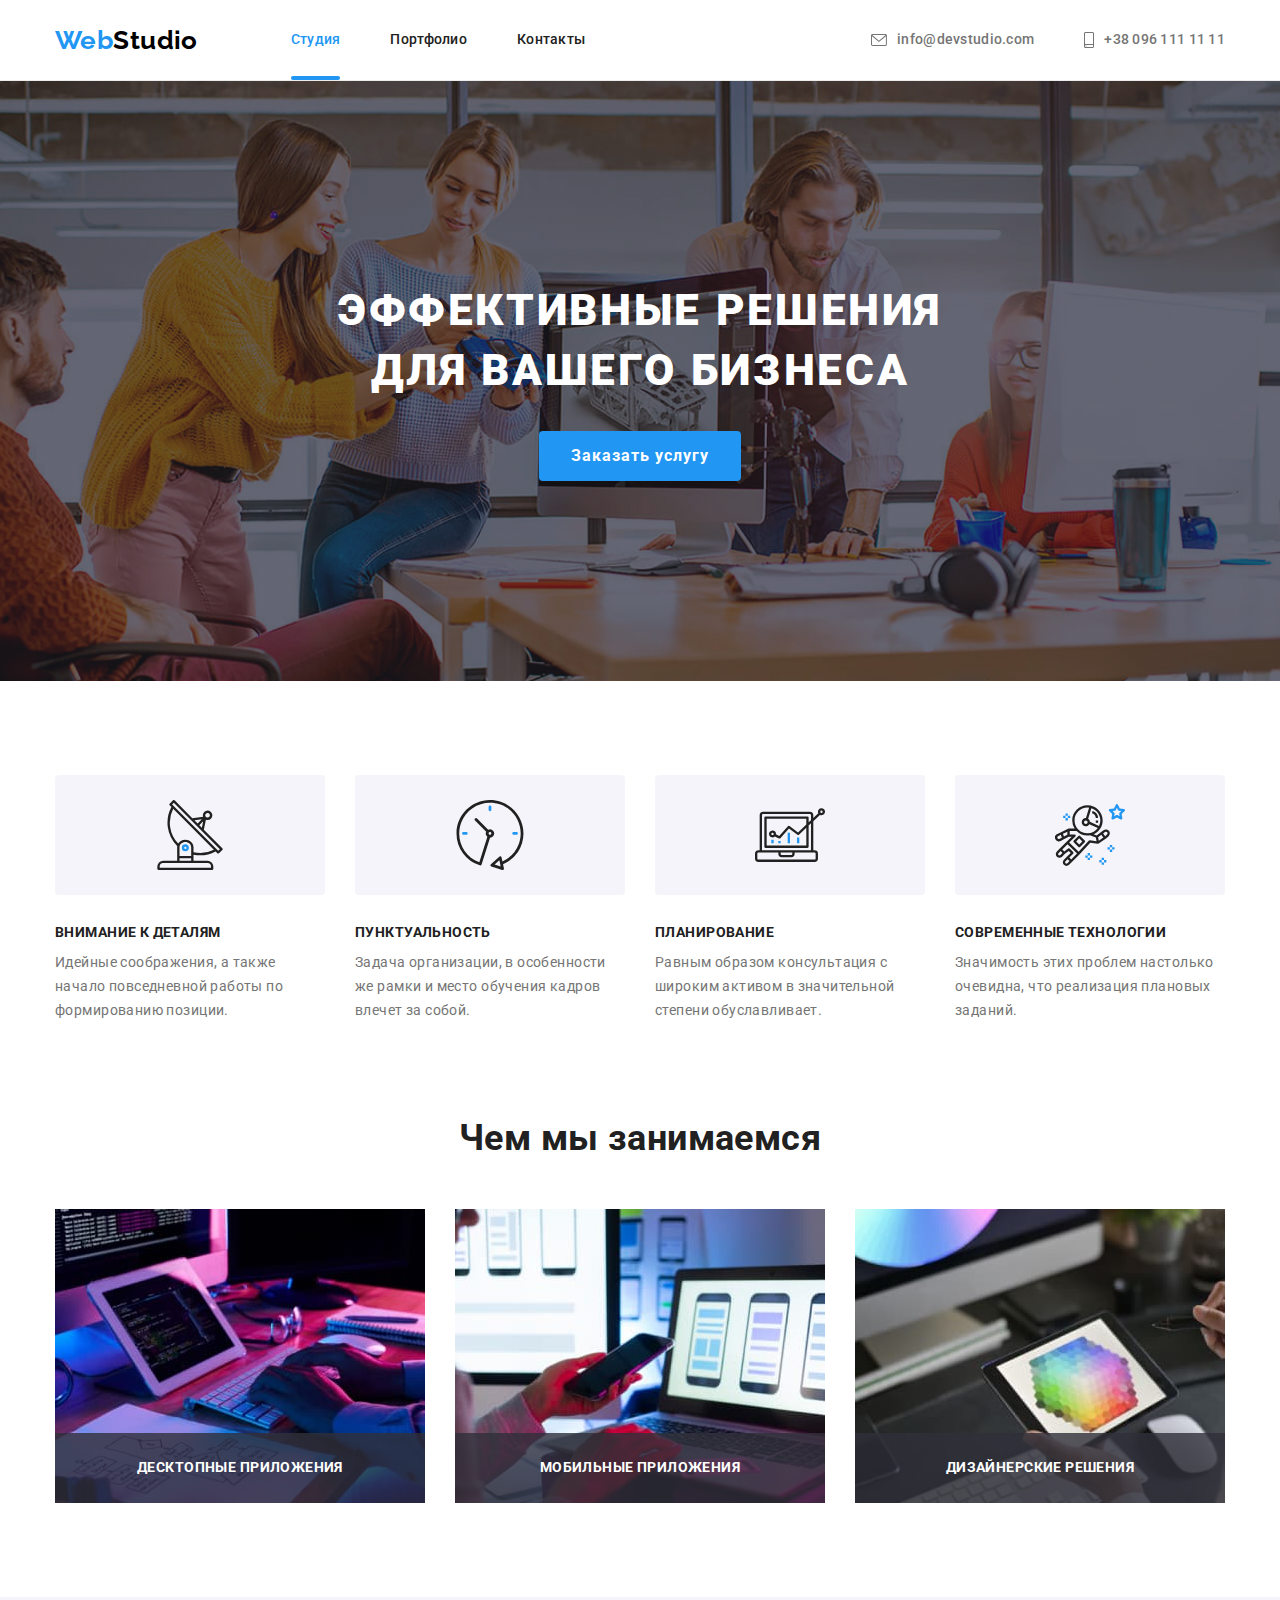
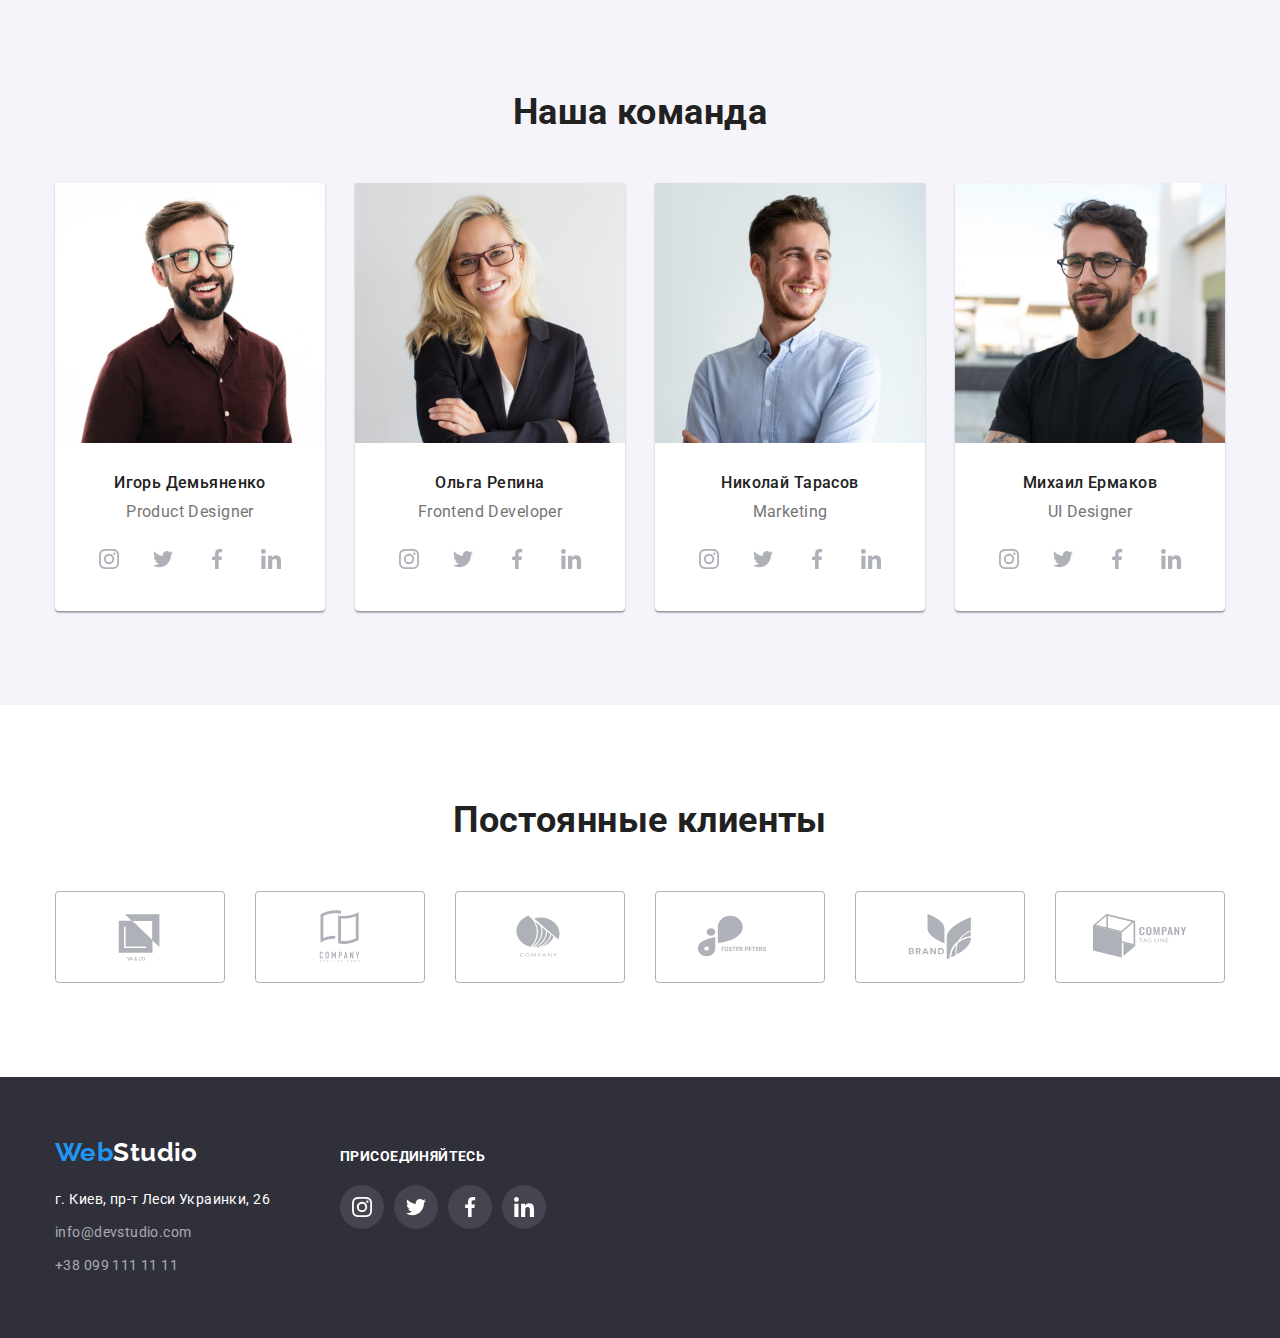
==== index.html @ 48d64c73 "Initial commit" ====
<!DOCTYPE html>
<html lang="ru">
  <head>
    <meta charset="UTF-8" />
    <meta http-equiv="X-UA-Compatible" content="IE=edge" />
    <meta name="viewport" content="width=device-width, initial-scale=1.0" />
    <title>goit-markup-hw-01</title>
    <link rel="preconnect" href="https://fonts.googleapis.com" />
    <link rel="preconnect" href="https://fonts.gstatic.com" crossorigin />

    <!-- Fonts -->
    <link
      href="https://fonts.googleapis.com/css2?family=Raleway:wght@700&family=Roboto:wght@400;500;700&display=swap"
      rel="stylesheet"
    />

    <!-- Modern normalize styles -->
    <link
      rel="stylesheet"
      href="https://cdnjs.cloudflare.com/ajax/libs/modern-normalize/1.1.0/modern-normalize.min.css"
    />

    <!-- Custom styles -->
    <link rel="stylesheet" href="./css/styles.css" />
  </head>

  <body data-body>
    <!-- Section Header  -->

    <header class="header">
      <div class="container header-container">
        <nav class="header-nav">
          <a class="logo-header link" lang="en" href="./index.html"
            ><span class="logo-header-accent">Web</span>Studio</a
          >
          <ul class="header-pages-list list">
            <li class="header-list-item">
              <a class="header-link link current-link" href="./index.html"
                >Студия
              </a>
            </li>
            <li class="header-list-item">
              <a class="header-link link" href="./portfolio.html">Портфолио</a>
            </li>
            <li class="header-list-item">
              <a class="header-link link" href="">Контакты</a>
            </li>
          </ul>
        </nav>
        <ul class="header-contacts-list list">
          <li class="header-contacts-item">
            <a
              class="header-contacts-link link"
              href="mailto:info@devstudio.com"
            >
              <svg class="header-contacts-icon" width="16" height="12">
                <use href="./images/icons.svg#icon-envelope"></use>
              </svg>
              <span>info@devstudio.com</span>
            </a>
          </li>
          <li class="header-contacts-item">
            <a class="header-contacts-link link" href="tel:+380961111111">
              <svg class="header-contacts-icon" width="10" height="16">
                <use href="./images/icons.svg#icon-smartphone"></use>
              </svg>
              <span>+38 096 111 11 11</span>
            </a>
          </li>
        </ul>
      </div>
    </header>

    <!-- Section Unique  content -->

    <main>
      <!-- Section Hero -->
      <section class="section hero">
        <div class="container hero-container">
          <h1 class="hero-title">Эффективные решения для вашего бизнеса</h1>
          <button class="hero-btn" type="button" data-modal-open>
            Заказать услугу
          </button>
          <!-- Модальне вікно -->
          <div class="backdrop is-hidden" data-modal>
            <div class="modal">
              <button class="modal-close-btn" type="button" data-modal-close>
                <svg width="18" height="18">
                  <use href="./images/icons.svg#icon-close"></use>
                </svg>
              </button>
            </div>
          </div>
        </div>
      </section>

      <!-- Section Features -->

      <section class="section features">
        <div class="container">
          <h2 class="visually-hidden">Особенности</h2>
          <ul class="list list-features card-set">
            <li class="card-set-item">
              <div class="features-iconfill">
                <svg class="features-icon" width="70" height="70">
                  <use href="./images/icons.svg#icon-antenna"></use>
                </svg>
              </div>
              <h3 class="features-title">Внимание к деталям</h3>
              <p class="features-desc">
                Идейные соображения, а также начало повседневной работы по
                формированию позиции.
              </p>
            </li>
            <li class="card-set-item">
              <div class="features-iconfill">
                <svg class="features-icon" width="70" height="70">
                  <use href="./images/icons.svg#icon-clock"></use>
                </svg>
              </div>
              <h3 class="features-title">Пунктуальность</h3>
              <p class="features-desc">
                Задача организации, в особенности же рамки и место обучения
                кадров влечет за собой.
              </p>
            </li>
            <li class="card-set-item">
              <div class="features-iconfill">
                <svg class="features-icon" width="70" height="70">
                  <use href="./images/icons.svg#icon-diagram"></use>
                </svg>
              </div>
              <h3 class="features-title">Планирование</h3>
              <p class="features-desc">
                Равным образом консультация с широким активом в значительной
                степени обуславливает.
              </p>
            </li>
            <li class="card-set-item">
              <div class="features-iconfill">
                <svg class="features-icon" width="70" height="70">
                  <use href="./images/icons.svg#icon-astronaut"></use>
                </svg>
              </div>
              <h3 class="features-title">Современные технологии</h3>
              <p class="features-desc">
                Значимость этих проблем настолько очевидна, что реализация
                плановых заданий.
              </p>
            </li>
          </ul>
        </div>
      </section>

      <!-- Section About -->

      <section class="section about">
        <div class="container">
          <h2 class="about-title section-title">Чем мы занимаемся</h2>
          <ul class="about-list list card-set">
            <li class="card-set-item about-wrapper">
              <img
                class="about-img"
                src="./images/boxes/box-1.jpg"
                alt="Разработка сайта"
                width="370"
                height="294"
              />
              <p class="about-desc">Десктопные приложения</p>
            </li>
            <li class="card-set-item about-wrapper">
              <img
                class="about-img"
                src="./images/boxes/box-2.jpg"
                alt="Адаптивность сайта"
                width="370"
                height="294"
              />
              <p class="about-desc">Мобильные приложения</p>
            </li>
            <li class="card-set-item about-wrapper">
              <img
                class="about-img"
                src="./images/boxes/box-3.jpg"
                alt="Дизайн сайта"
                width="370"
                height="294"
              />
              <p class="about-desc">Дизайнерские решения</p>
            </li>
          </ul>
        </div>
      </section>

      <!-- Section Team -->

      <section class="section team">
        <div class="container">
          <h2 class="section-title">Наша команда</h2>
          <ul class="list card-set">
            <li class="team-member-card card-set-item">
              <img
                src="./images/team/member-1.jpg"
                alt="Член команды 1"
                width="270"
                height="260"
              />
              <div class="card-team">
                <h3 class="team-member-title">Игорь Демьяненко</h3>
                <p class="team-member-position" lang="en">Product Designer</p>
                <ul class="social-media-list list">
                  <li class="social-media-item">
                    <a
                      class="social-media-link link"
                      href=""
                      target="_blank"
                      rel="noopener noreferrer"
                      aria-label="instagram"
                    >
                      <svg class="social-media-icon" width="20" height="20">
                        <use href="./images/icons.svg#icon-instagram"></use>
                      </svg>
                    </a>
                  </li>
                  <li class="social-media-item">
                    <a
                      class="social-media-link link"
                      href=""
                      target="_blank"
                      rel="noopener noreferrer"
                      aria-label="twitter"
                    >
                      <svg class="social-media-icon" width="20" height="20">
                        <use href="./images/icons.svg#icon-twitter"></use>
                      </svg>
                    </a>
                  </li>
                  <li class="social-media-item">
                    <a
                      class="social-media-link link"
                      href=""
                      target="_blank"
                      rel="noopener noreferrer"
                      aria-label="facebook"
                    >
                      <svg class="social-media-icon" width="20" height="20">
                        <use href="./images/icons.svg#icon-facebook"></use>
                      </svg>
                    </a>
                  </li>
                  <li class="social-media-item">
                    <a
                      class="social-media-link link"
                      href=""
                      target="_blank"
                      rel="noopener noreferrer"
                      aria-label="linkedin"
                    >
                      <svg class="social-media-icon" width="20" height="20">
                        <use href="./images/icons.svg#icon-linkedin"></use>
                      </svg>
                    </a>
                  </li>
                </ul>
              </div>
            </li>

            <li class="team-member-card card-set-item">
              <img
                src="./images/team/member-2.jpg"
                alt="Член команды 2"
                width="270"
                height="260"
              />
              <div class="card-team">
                <h3 class="team-member-title">Ольга Репина</h3>
                <p class="team-member-position" lang="en">Frontend Developer</p>
                <ul class="social-media-list list">
                  <li class="social-media-item">
                    <a
                      class="social-media-link link"
                      href=""
                      target="_blank"
                      rel="noopener noreferrer"
                      aria-label="instagram"
                    >
                      <svg class="social-media-icon" width="20" height="20">
                        <use href="./images/icons.svg#icon-instagram"></use>
                      </svg>
                    </a>
                  </li>
                  <li class="social-media-item">
                    <a
                      class="social-media-link link"
                      href=""
                      target="_blank"
                      rel="noopener noreferrer"
                      aria-label="twitter"
                    >
                      <svg class="social-media-icon" width="20" height="20">
                        <use href="./images/icons.svg#icon-twitter"></use>
                      </svg>
                    </a>
                  </li>
                  <li class="social-media-item">
                    <a
                      class="social-media-link link"
                      href=""
                      target="_blank"
                      rel="noopener noreferrer"
                      aria-label="facebook"
                    >
                      <svg class="social-media-icon" width="20" height="20">
                        <use href="./images/icons.svg#icon-facebook"></use>
                      </svg>
                    </a>
                  </li>
                  <li class="social-media-item">
                    <a
                      class="social-media-link link"
                      href=""
                      target="_blank"
                      rel="noopener noreferrer"
                      aria-label="linkedin"
                    >
                      <svg class="social-media-icon" width="20" height="20">
                        <use href="./images/icons.svg#icon-linkedin"></use>
                      </svg>
                    </a>
                  </li>
                </ul>
              </div>
            </li>

            <li class="team-member-card card-set-item">
              <img
                src="./images/team/member-3.jpg"
                alt="Член команды 3"
                width="270"
                height="260"
              />
              <div class="card-team">
                <h3 class="team-member-title">Николай Тарасов</h3>
                <p class="team-member-position" lang="en">Marketing</p>
                <ul class="social-media-list list">
                  <li class="social-media-item">
                    <a
                      class="social-media-link link"
                      href=""
                      target="_blank"
                      rel="noopener noreferrer"
                      aria-label="instagram"
                    >
                      <svg class="social-media-icon" width="20" height="20">
                        <use href="./images/icons.svg#icon-instagram"></use>
                      </svg>
                    </a>
                  </li>
                  <li class="social-media-item">
                    <a
                      class="social-media-link link"
                      href=""
                      target="_blank"
                      rel="noopener noreferrer"
                      aria-label="twitter"
                    >
                      <svg class="social-media-icon" width="20" height="20">
                        <use href="./images/icons.svg#icon-twitter"></use>
                      </svg>
                    </a>
                  </li>
                  <li class="social-media-item">
                    <a
                      class="social-media-link link"
                      href=""
                      target="_blank"
                      rel="noopener noreferrer"
                      aria-label="facebook"
                    >
                      <svg class="social-media-icon" width="20" height="20">
                        <use href="./images/icons.svg#icon-facebook"></use>
                      </svg>
                    </a>
                  </li>
                  <li class="social-media-item">
                    <a
                      class="social-media-link link"
                      href=""
                      target="_blank"
                      rel="noopener noreferrer"
                      aria-label="linkedin"
                    >
                      <svg class="social-media-icon" width="20" height="20">
                        <use href="./images/icons.svg#icon-linkedin"></use>
                      </svg>
                    </a>
                  </li>
                </ul>
              </div>
            </li>

            <li class="team-member-card card-set-item">
              <img
                src="./images/team/member-4.jpg"
                alt="Член команды 4"
                width="270"
                height="260"
              />
              <div class="card-team">
                <h3 class="team-member-title">Михаил Ермаков</h3>
                <p class="team-member-position" lang="en">UI Designer</p>
                <ul class="social-media-list list">
                  <li class="social-media-item">
                    <a
                      class="social-media-link link"
                      href=""
                      target="_blank"
                      rel="noopener noreferrer"
                      aria-label="instagram"
                    >
                      <svg class="social-media-icon" width="20" height="20">
                        <use href="./images/icons.svg#icon-instagram"></use>
                      </svg>
                    </a>
                  </li>
                  <li class="social-media-item">
                    <a
                      class="social-media-link link"
                      href=""
                      target="_blank"
                      rel="noopener noreferrer"
                      aria-label="twitter"
                    >
                      <svg class="social-media-icon" width="20" height="20">
                        <use href="./images/icons.svg#icon-twitter"></use>
                      </svg>
                    </a>
                  </li>
                  <li class="social-media-item">
                    <a
                      class="social-media-link link"
                      href=""
                      target="_blank"
                      rel="noopener noreferrer"
                      aria-label="facebook"
                    >
                      <svg class="social-media-icon" width="20" height="20">
                        <use href="./images/icons.svg#icon-facebook"></use>
                      </svg>
                    </a>
                  </li>
                  <li class="social-media-item">
                    <a
                      class="social-media-link link"
                      href=""
                      target="_blank"
                      rel="noopener noreferrer"
                      aria-label="linkedin"
                    >
                      <svg class="social-media-icon" width="20" height="20">
                        <use href="./images/icons.svg#icon-linkedin"></use>
                      </svg>
                    </a>
                  </li>
                </ul>
              </div>
            </li>
          </ul>
        </div>
      </section>
    </main>

    <!-- Section Clients -->
    <section class="section section-clients">
      <div class="container">
        <h2 class="section-title">Постоянные клиенты</h2>
        <div class="clients-group">
          <div class="clients-iconfill">
            <a
              class="clients-link link"
              href=""
              target="_blank"
              rel="noopener noreferrer"
              aria-label="Client-1"
            >
              <svg class="clients-icon" width="106" height="60">
                <use href="./images/icons.svg#icon-Logo-1"></use>
              </svg>
            </a>
          </div>
          <div class="clients-iconfill">
            <a
              class="clients-link link"
              href=""
              target="_blank"
              rel="noopener noreferrer"
              aria-label="Client-2"
            >
              <svg class="clients-icon" width="106" height="60">
                <use href="./images/icons.svg#icon-Logo-2"></use>
              </svg>
            </a>
          </div>
          <div class="clients-iconfill">
            <a
              class="clients-link link"
              href=""
              target="_blank"
              rel="noopener noreferrer"
              aria-label="Client-3"
            >
              <svg class="clients-icon" width="106" height="60">
                <use href="./images/icons.svg#icon-Logo-3"></use>
              </svg>
            </a>
          </div>
          <div class="clients-iconfill">
            <a
              class="clients-link link"
              href=""
              target="_blank"
              rel="noopener noreferrer"
              aria-label="Client-4"
            >
              <svg class="clients-icon" width="106" height="60">
                <use href="./images/icons.svg#icon-Logo-4"></use>
              </svg>
            </a>
          </div>
          <div class="clients-iconfill">
            <a
              class="clients-link link"
              href=""
              target="_blank"
              rel="noopener noreferrer"
              aria-label="Client-5"
            >
              <svg class="clients-icon" width="106" height="60">
                <use href="./images/icons.svg#icon-Logo-5"></use>
              </svg>
            </a>
          </div>
          <div class="clients-iconfill">
            <a
              class="clients-link link"
              href=""
              target="_blank"
              rel="noopener noreferrer"
              aria-label="Client-6"
            >
              <svg class="clients-icon" width="106" height="60">
                <use href="./images/icons.svg#icon-Logo-6"></use>
              </svg>
            </a>
          </div>
        </div>
      </div>
    </section>
    <!-- Section Footer -->

    <footer class="footer">
      <div class="container">
        <div class="footer-group">
          <div class="fotter-contacts">
            <a class="logo-footer link" lang="en" href="./index.html"
              ><span class="logo-footer-accent">Web</span>Studio</a
            >
            <address class="address container-address">
              <ul class="list">
                <li class="footer-list-item">
                  <a
                    class="address-link link"
                    href="https://goo.gl/maps/PPFv1zaZSDfDvedT9"
                    target="_blank"
                    rel="noopener noreferrer"
                  >
                    г. Киев, пр-т Леси Украинки, 26</a
                  >
                </li>
                <li class="footer-list-item">
                  <a
                    class="footer-contacts link"
                    href="mailto:info@devstudio.com"
                    >info@devstudio.com</a
                  >
                </li>
                <li class="footer-list-item">
                  <a class="footer-contacts link" href="tel:+380991111111"
                    >+38 099 111 11 11</a
                  >
                </li>
              </ul>
            </address>
          </div>
          <div class="footer-social-media">
            <strong class="footer-text">Присоединяйтесь</strong>
            <ul class="social-media-list list">
              <li class="social-media-item">
                <a
                  class="footer-link link"
                  href=""
                  target="_blank"
                  rel="noopener noreferrer"
                  aria-label="instagram"
                >
                  <svg class="footer-media-icon" width="20" height="20">
                    <use href="./images/icons.svg#icon-instagram"></use>
                  </svg>
                </a>
              </li>
              <li class="social-media-item">
                <a
                  class="footer-link link"
                  href=""
                  target="_blank"
                  rel="noopener noreferrer"
                  aria-label="twitter"
                >
                  <svg class="footer-media-icon" width="20" height="20">
                    <use href="./images/icons.svg#icon-twitter"></use>
                  </svg>
                </a>
              </li>
              <li class="social-media-item">
                <a
                  class="footer-link link"
                  href=""
                  target="_blank"
                  rel="noopener noreferrer"
                  aria-label="facebook"
                >
                  <svg class="footer-media-icon" width="20" height="20">
                    <use href="./images/icons.svg#icon-facebook"></use>
                  </svg>
                </a>
              </li>
              <li class="social-media-item">
                <a
                  class="footer-link link"
                  href=""
                  target="_blank"
                  rel="noopener noreferrer"
                  aria-label="linkedin"
                >
                  <svg class="footer-media-icon" width="20" height="20">
                    <use href="./images/icons.svg#icon-linkedin"></use>
                  </svg>
                </a>
              </li>
            </ul>
          </div>
        </div>
      </div>
    </footer>
    <script src="./js/modal.js"></script>
  </body>
</html>
---- css/styles.css ----
:root {
  /* fonts */
  --main-font: "Roboto";
  --secondary-font: "Raleway";

  /* text colors */
  --main-txt-cl: #757575;
  --secondary-txt-cl: #212121;
  --dark-txt-cl: #000000;
  --white-txt-cl: #ffffff;
  --accent-txt-cl: #2196f3;

  /* bg colors */
  --main-bg-cl: #ffffff;
  --grey-bg-cl: #f5f4fa;
  --dark-bg-cl: #2f303a;
  --btn-cl: #2196f3;
  --btn-active-cl: #188ce8;

  /* others */
  --items: 4;
  --indent: 30px;

  --anim: 250ms cubic-bezier(0.4, 0, 0.2, 1);
}

/* body */
body {
  font-family: var(--main-font), sans-serif;
  font-size: 14px;
  line-height: 1.71;
  color: var(--main-txt-cl);
  letter-spacing: 0.03em;

  background-color: var(--main-bg-cl);
}

/* reset */

h1,
h2,
h3,
h4,
p {
  margin: 0;
}

img {
  display: block;
  max-width: 100%;
  height: auto;
}

/* utilitas */

.no-scroll {
  overflow: hidden;
}

.container {
  width: 1200px;
  padding-left: 15px;
  padding-right: 15px;
  margin-left: auto;
  margin-right: auto;
}

.section {
  padding-top: 94px;
  padding-bottom: 94px;
}

.link {
  text-decoration: none;
}

.list {
  list-style: none;
  margin: 0;
  padding: 0;
}

.current-link {
  position: relative;

  color: var(--accent-txt-cl);
  display: flex;
  align-items: center;
}

.current-link::after {
  content: "";

  position: absolute;
  bottom: 0;
  left: 0;

  width: 100%;
  height: 4px;

  display: inline-block;

  background-color: var(--btn-cl);

  border-radius: 2px;
}

.section-title {
  margin-bottom: 50px;
  font-size: 36px;
  line-height: 1.17;
  text-align: center;
  color: var(--secondary-txt-cl);
}

.visually-hidden {
  position: absolute;
  width: 1px;
  height: 1px;
  margin: -1px;
  border: 0;
  padding: 0;

  white-space: nowrap;
  clip-path: inset(100%);
  clip: rect(0 0 0 0);
  overflow: hidden;
}

.card-set {
  display: flex;
  flex-wrap: wrap;
  margin: calc(-1 * var(--indent) / 2);
}

.card-set-item {
  flex-basis: calc((100% - var(--indent) * var(--items)) / var(--items));
  margin: calc(var(--indent) / 2);
}

.features-iconfill {
  display: flex;
  align-items: center;
  justify-content: center;
  margin-bottom: 30px;

  width: 270px;
  height: 120px;

  background-color: #f5f4fa;
  border-radius: 4px;
}

/*  common header*/
.header {
  border-bottom: 1px solid #ececec;
}

.header-container {
  display: flex;
  align-items: center;
}

.header-nav {
  display: flex;
  align-items: center;
}

.header-pages-list {
  display: flex;
  margin-left: 93px;
}

.header-contacts-list {
  display: flex;
  align-items: center;
  margin-left: auto;
}

.header-list-item {
  margin-right: 50px;
}
.header-list-item:last-child {
  margin-right: 0;
}

.logo-header {
  font-family: var(--secondary-font), sans-serif;
  font-weight: 700;
  font-size: 26px;
  line-height: 1.19;
  color: var(--dark-txt-cl);
}

.logo-header-accent {
  color: var(--accent-txt-cl);
}

.header-link {
  display: block;
  padding-top: 32px;
  padding-bottom: 32px;

  font-weight: 500;
  line-height: 1.14;
  letter-spacing: 0.02em;
  color: var(--secondary-txt-cl);

  transition: color var(--anim);
}

.header-link:hover,
.header-link:focus {
  color: var(--accent-txt-cl);
}

.header-contacts-item:not(:last-child) {
  margin-right: 50px;
}

.header-contacts-link {
  display: flex;
  align-items: center;
  padding-top: 32px;
  padding-bottom: 32px;

  font-weight: 500;
  line-height: 1.14;
  letter-spacing: 0.02em;
  color: var(--main-txt-cl);

  fill: #757575;

  transition: color var(--anim), fill var(--anim);
}

.header-contacts-link:hover,
.header-contacts-link:focus {
  color: var(--accent-txt-cl);

  fill: var(--accent-txt-cl);
}

.header-contacts-icon {
  margin-right: 10px;
}
.current-link {
  color: var(--accent-txt-cl);
}

/* common footer */

.footer {
  padding: 60px 0px;

  background-color: #2f303a;
}

.footer-list-item:not(:last-child) {
  margin-bottom: 9px;
}

.logo-footer {
  display: inline-block;
  margin-bottom: 20px;

  font-family: var(--secondary-font), sans-serif;
  font-weight: 700;
  font-size: 26px;
  line-height: 1.19;
  color: var(--white-txt-cl);
}

.logo-footer-accent {
  color: var(--accent-txt-cl);
}

.address {
  font-style: normal;
}

.address-link {
  color: var(--white-txt-cl);
}

.footer-contacts {
  color: rgba(255, 255, 255, 0.6);
  transition: color var(--anim);
}

.footer-contacts:hover,
.footer-contacts:focus {
  color: var(--accent-txt-cl);
}

.social-media-list {
  display: flex;
  justify-content: center;
}

.social-media-item:not(:last-child) {
  margin-right: 10px;
}
.footer-link {
  display: flex;
  align-items: center;
  justify-content: center;
  width: 44px;
  height: 44px;

  color: #ffffff;

  background-color: rgba(255, 255, 255, 0.1);
  border-radius: 50%;
  /* outline: 2px solid red; */

  transition: background-color var(--anim);
}

.footer-link:hover,
.footer-link:focus {
  background-color: var(--btn-cl);
}

.footer-media-icon {
  width: 20px;
  height: 20px;

  fill: currentColor;
}

.footer-social-media {
  margin-left: 70px;
}

.footer-text {
  display: block;
  font-weight: 700;
  line-height: 1.14;
  text-transform: uppercase;

  margin-bottom: 20px;
  color: var(--main-bg-cl);
}

.footer-group {
  display: flex;
  align-items: baseline;
}

/* index.html */

/*  section hero*/
.hero {
  padding-top: 200px;
  padding-bottom: 200px;

  max-width: 1600px;
  margin-left: auto;
  margin-right: auto;

  background-color: var(--dark-bg-cl);

  background-image: linear-gradient(
      to right,
      rgba(47, 48, 58, 0.4),
      rgba(47, 48, 58, 0.4)
    ),
    url(../images/hero-bg-img/hero-bg-img.png);
  background-repeat: no-repeat;
  background-position: center;
  background-size: cover;
}

.hero-container .hero-title {
  width: 696px;
  margin-left: auto;
  margin-right: auto;
  margin-bottom: 30px;

  font-weight: 900;
  font-size: 44px;
  line-height: 1.36;
  text-align: center;
  letter-spacing: 0.06em;
  text-transform: uppercase;
  color: var(--white-txt-cl);
}

.hero-btn {
  display: inline-block;
  padding: 10px 32px;
  margin-right: auto;
  margin-left: auto;
  min-width: 200px;

  font-family: inherit;
  font-weight: 700;
  font-size: 16px;
  line-height: 1.88;
  display: flex;
  align-items: center;
  text-align: center;
  letter-spacing: 0.06em;
  color: var(--white-txt-cl);

  border-radius: 4px;
  box-shadow: 0px 4px 4px rgba(0, 0, 0, 0.15);
  border: transparent;
  background-color: var(--btn-cl);

  cursor: pointer;

  transition: background-color var(--anim);
}

.hero-btn:hover,
.hero-btn:focus {
  background-color: var(--btn-active-cl);
}

/* modal window*/
.backdrop {
  position: fixed;
  top: 0;
  left: 0;

  z-index: 1000;

  width: 100%;
  height: 100%;

  background-color: rgba(0, 0, 0, 0.2);

  opacity: 1;
  visibility: visible;
  pointer-events: initial;

  transition: opacity var(--anim), visibility var(--anim);
}

.backdrop.is-hidden {
  opacity: 0;
  visibility: hidden;
  pointer-events: none;
}

.backdrop.is-hidden .modal {
  transform: translate(-50%, -50%) scale(0.75);
}

.modal {
  position: absolute;

  top: 50%;
  left: 50%;

  transform: translate(-50%, -50%) scale(1);

  min-width: 528px;
  min-height: 581px;

  background-color: #ffffff;

  box-shadow: 0px 1px 3px rgba(0, 0, 0, 0.12), 0px 1px 1px rgba(0, 0, 0, 0.14),
    0px 2px 1px rgba(0, 0, 0, 0.2);

  border-radius: 4px;

  transition: transform var(--anim);
}

.modal-close-btn {
  position: absolute;
  top: 0;
  right: 0;

  transform: translate(-25%, 25%);

  display: flex;
  align-items: center;
  justify-content: center;

  padding: 0;
  width: 30px;
  height: 30px;

  background-color: var(--main-bg-cl);

  border-radius: 50%;

  border: 1px solid rgba(0, 0, 0, 0.1);

  cursor: pointer;
}

/* section features */

.features-title {
  margin-bottom: 10px;
  font-size: 14px;
  text-transform: uppercase;
  line-height: 1.14;
  color: var(--secondary-txt-cl);
}

/* section about */
.about {
  padding-top: 0;
}
.about-list {
  --items: 3;
}

.about-title {
  margin-bottom: 50px;
}

.about-wrapper {
  position: relative;
}

.about-img {
  display: block;
}

.about-desc {
  position: absolute;
  bottom: 0;

  width: 100%;
  height: 70px;

  display: flex;
  justify-content: center;
  align-items: center;

  font-weight: 700;
  line-height: 1.14;
  text-align: center;
  text-transform: uppercase;

  color: var(--white-txt-cl);

  background-color: rgba(47, 48, 58, 0.8);
}
/* section team */
.team {
  background-color: var(--grey-bg-cl);
}

.team-member-card {
  border-radius: 0px 0px 4px 4px;
  box-shadow: 0px 1px 3px rgba(0, 0, 0, 0.12), 0px 1px 1px rgba(0, 0, 0, 0.14),
    0px 2px 1px rgba(0, 0, 0, 0.2);

  background-color: var(--main-bg-cl);
}

.card-team {
  padding: 30px 0px;
}

.team-member-title {
  margin-bottom: 10px;

  font-weight: 500;
  font-size: 16px;
  line-height: 1.19;
  text-align: center;
  color: var(--secondary-txt-cl);
}

.team-member-position {
  margin-bottom: 16px;

  font-size: 16px;
  line-height: 1.19;
  text-align: center;
  color: var(--main-txt-cl);
}

.social-media-list {
  display: flex;
  justify-content: center;
}

.social-media-item:not(:last-child) {
  margin-right: 10px;
}

.social-media-link {
  display: flex;
  align-items: center;
  justify-content: center;
  width: 44px;
  height: 44px;

  color: #afb1b8;

  background-color: #ffffff;
  border-radius: 50%;
  /* outline: 2px solid red; */

  transition: background-color var(--anim), color var(--anim);
}

.social-media-link:hover,
.social-media-link:focus {
  color: #ffffff;
  background-color: var(--btn-cl);
}

.social-media-icon {
  width: 20px;
  height: 20px;

  fill: currentColor;
}

/* section clients */

.clients-group {
  display: flex;
  justify-content: center;
  gap: 30px;
}

.clients-iconfill {
  width: 170px;
  height: 92px;
}

.clients-link {
  display: flex;
  justify-content: center;
  align-items: center;

  width: 100%;
  height: 100%;

  color: #afb1b8;

  border: 1px solid #afb1b8;
  border-radius: 4px;

  transition: color var(--anim), border var(--anim);
}

.clients-link:hover,
.clients-link:focus {
  color: var(--accent-txt-cl);
  border: 1px solid #2196f3;
}

.clients-icon {
  fill: currentColor;
}

/* portfolio.html */

/* work examples */

.button-list {
  display: flex;
  justify-content: center;

  margin-bottom: 50px;
}

.button-item:not(:last-child) {
  margin-right: 8px;
}

.works-examples-list {
  --items: 3;
}

.btn-wrk-exmpl {
  padding: 6px 22px;

  font-family: inherit;
  font-weight: 500;
  font-size: 16px;
  line-height: 1.62;
  text-align: center;
  color: var(--secondary-txt-cl);

  border-radius: 4px;
  border-color: transparent;

  background-color: var(--grey-bg-cl);

  cursor: pointer;

  transition: color var(--anim), background-color var(--anim),
    box-shadow var(--anim);
}

.btn-wrk-exmpl:hover,
.btn-wrk-exmpl:focus {
  color: var(--white-txt-cl);
  background-color: var(--btn-cl);
  box-shadow: 0px 3px 1px rgba(0, 0, 0, 0.1), 0px 1px 2px rgba(0, 0, 0, 0.08),
    0px 2px 2px rgba(0, 0, 0, 0.12);
}

.active-btn {
  color: var(--white-txt-cl);
  background-color: var(--btn-cl);
}

.container-wrk-exmpl {
  background-color: var(--main-bg-cl);

  cursor: pointer;
}

.work-exmpl-link {
  display: block;

  transition: transform var(--anim), box-shadow var(--anim);
}

.work-exmpl-link:hover .portfolio-overlay,
.work-exmpl-link:focus .portfolio-overlay {
  transform: translateY(0);
}

.work-exmpl-link:hover,
.work-exmpl-link:focus {
  box-shadow: 0px 1px 1px rgba(0, 0, 0, 0.12), 0px 4px 4px rgba(0, 0, 0, 0.06),
    1px 4px 6px rgba(0, 0, 0, 0.16);
}

.thumb-work-exmpl {
  position: relative;
  overflow: hidden;
}

.examples-text {
  padding: 20px 24px;

  border: 1px solid #eeeeee;
  border-top: 0px;
}

.title-wrk-exmpl {
  margin-bottom: 4px;

  font-size: 18px;
  line-height: 2;
  letter-spacing: 0.06em;
  color: var(--secondary-txt-cl);
}

.desc-wrk-exmpl {
  font-size: 16px;
  line-height: 1.88;
  color: var(--main-txt-cl);
}

.portfolio-overlay {
  position: absolute;
  top: 0;
  left: 0;

  display: flex;
  align-items: center;
  justify-content: center;
  padding: 63px 24px;

  transform: translateY(100%);
  backdrop-filter: blur(5px);
  background-color: rgba(33, 150, 243, 0.9);

  transition: transform 250ms cubic-bezier(0.4, 0, 0.2, 1);

  width: 100%;
  height: 100%;
}

.portfolio-desc {
  font-size: 18px;
  line-height: 1.56;
  color: var(--white-txt-cl);
}
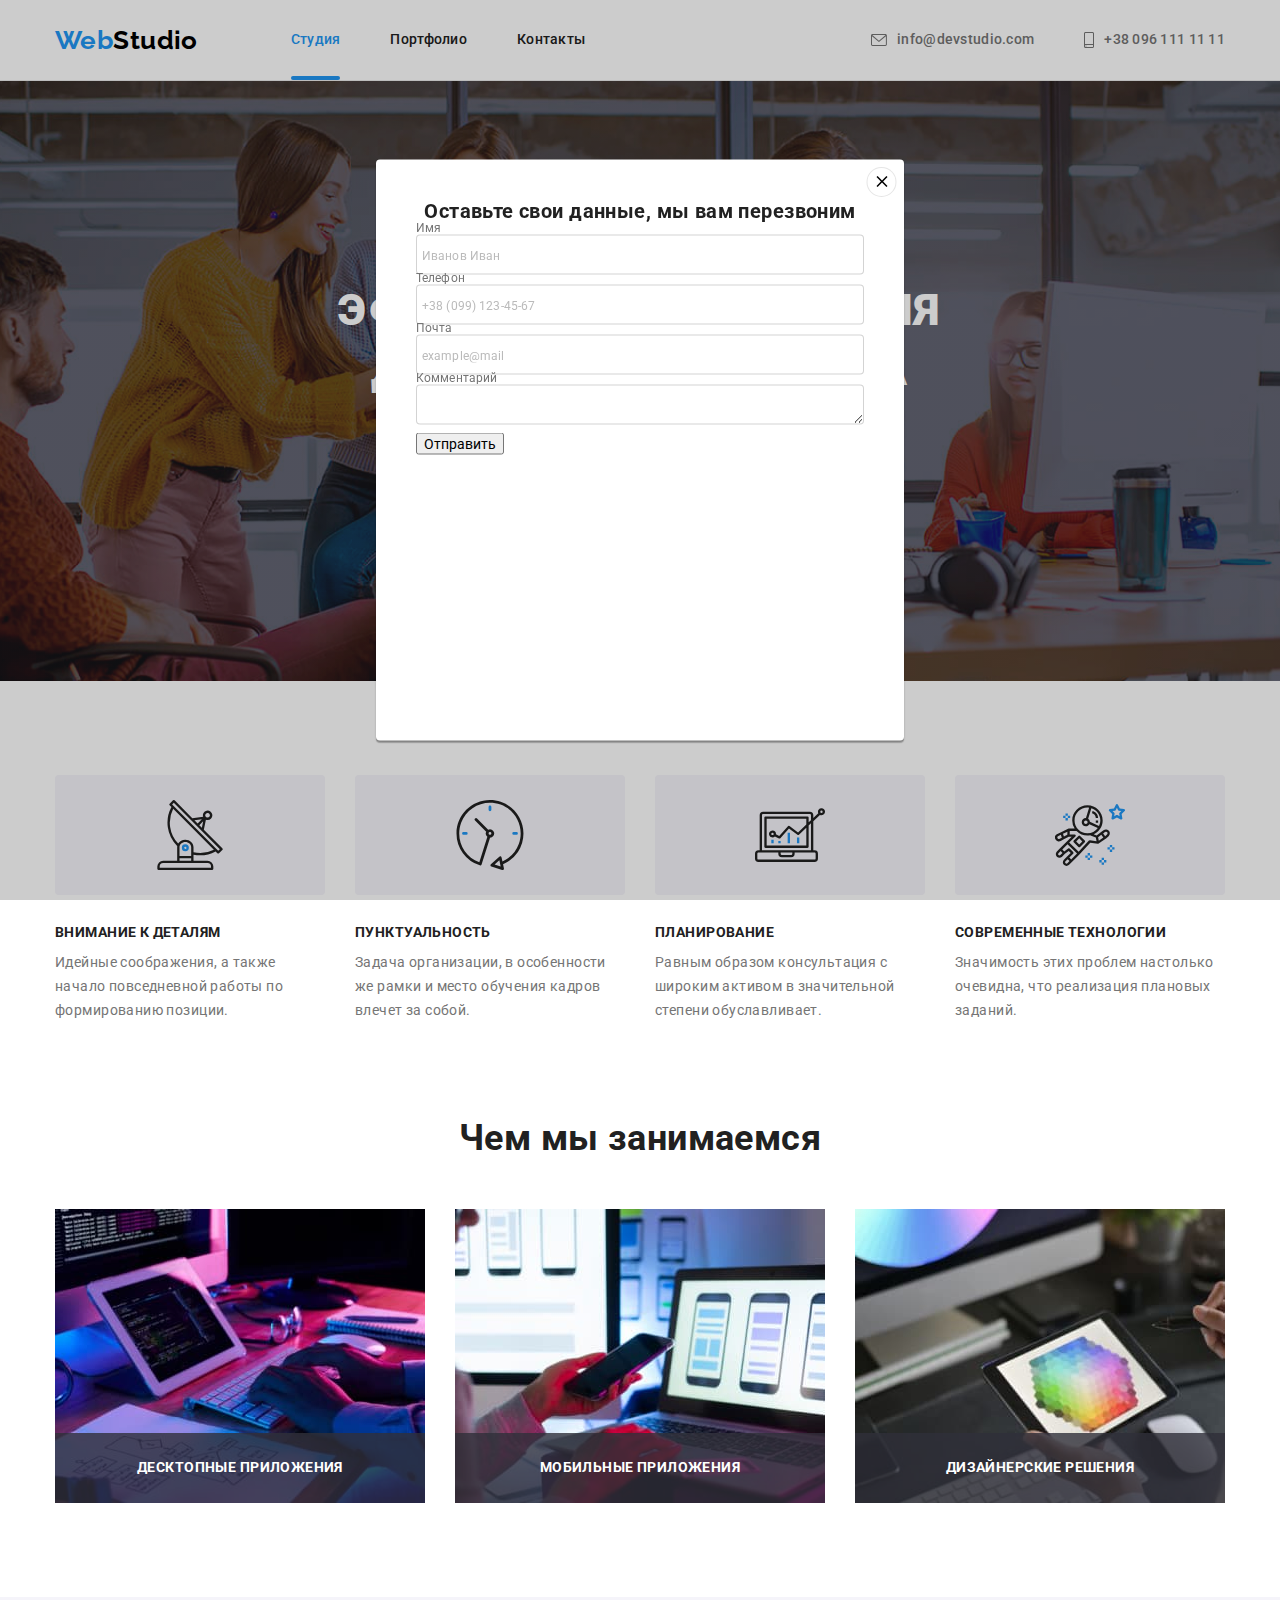
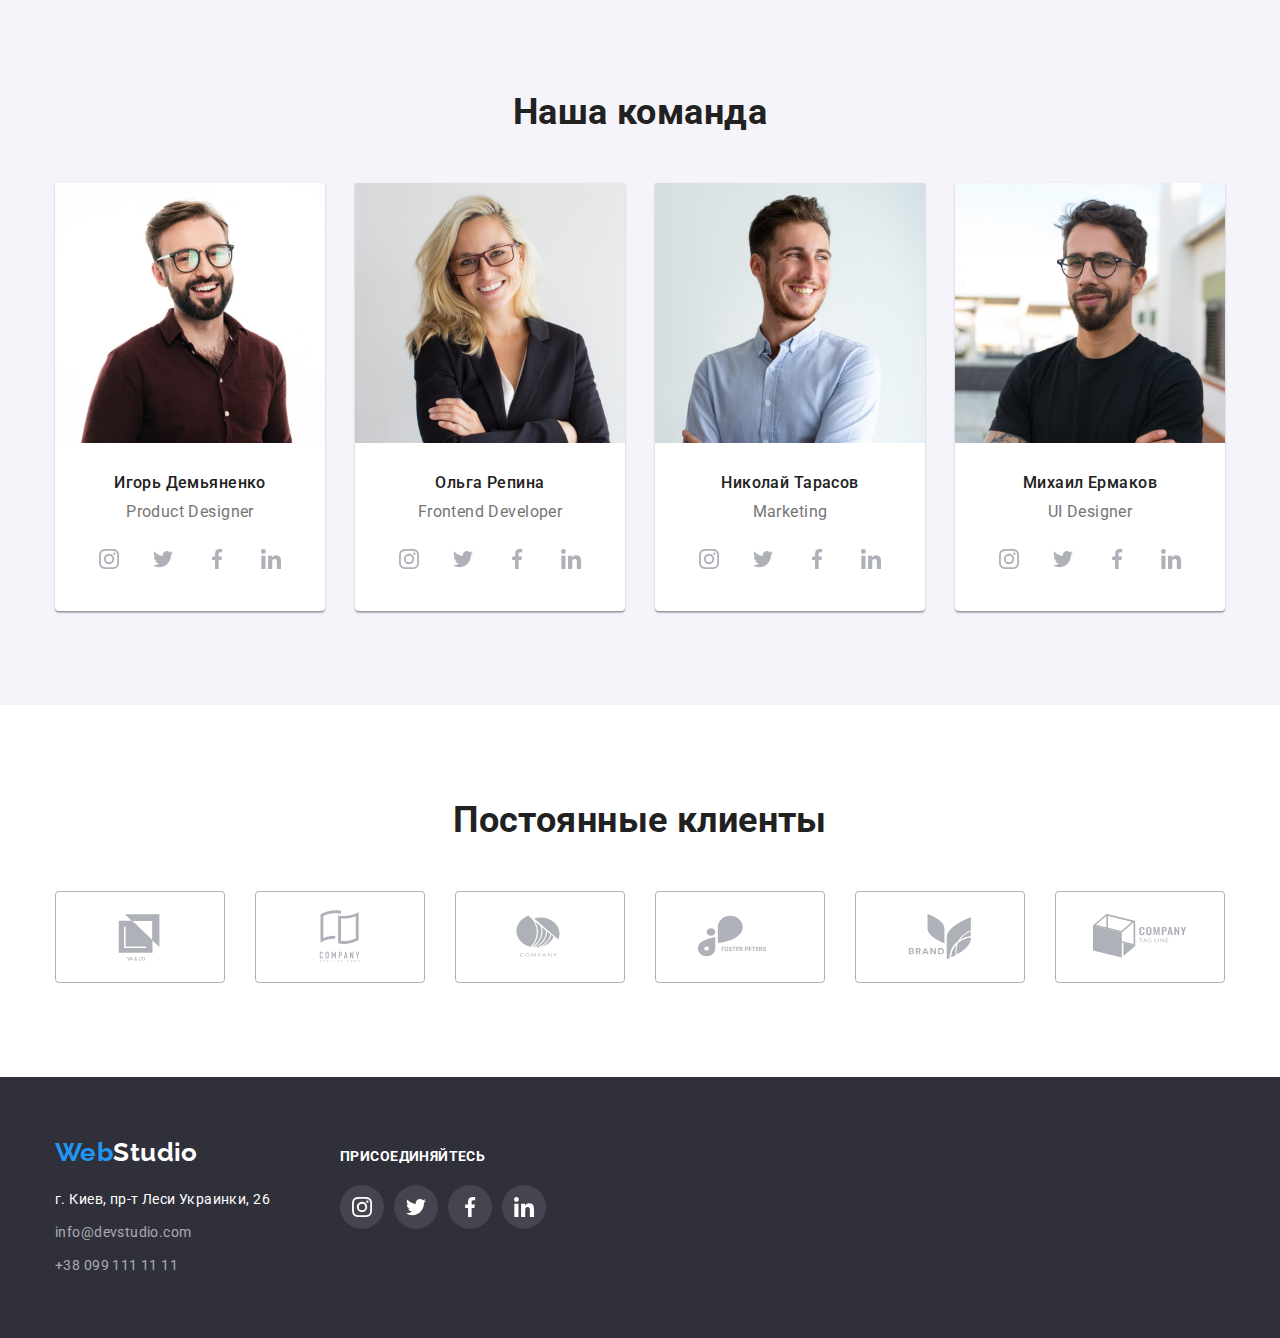
==== commit 5501f07d: "add form" ====
--- a/index.html
+++ b/index.html
@@ -82,13 +82,68 @@
             Заказать услугу
           </button>
           <!-- Модальне вікно -->
-          <div class="backdrop is-hidden" data-modal>
+          <div class="backdrop" data-modal>
             <div class="modal">
               <button class="modal-close-btn" type="button" data-modal-close>
                 <svg width="18" height="18">
                   <use href="./images/icons.svg#icon-close"></use>
                 </svg>
               </button>
+
+              <strong class="modal-text"
+                >Оставьте свои данные, мы вам перезвоним</strong
+              >
+              <form class="contact-form" autocomplete="on" novalidate>
+                <div class="contact-form-wrapper">
+                  <label class="contact-form-group">
+                    <input
+                      type="text"
+                      class="contact-form-input"
+                      name="user-name"
+                      placeholder="Иванов Иван"
+                      minlength="3"
+                      required
+                    />
+                    <span class="contact-form-label">Имя</span>
+                  </label>
+
+                  <label class="contact-form-group">
+                    <input
+                      type="tel"
+                      class="contact-form-input"
+                      name="user-phone"
+                      placeholder="+38 (099) 123-45-67"
+                      required
+                    />
+
+                    <span class="contact-form-label">Телефон</span>
+                  </label>
+
+                  <label class="contact-form-group">
+                    <input
+                      type="email"
+                      class="contact-form-input"
+                      name="user-email"
+                      placeholder="example@mail"
+                      required
+                    />
+                    <span class="contact-form-label">Почта</span>
+                  </label>
+
+                  <label class="contact-form-group">
+                    <textarea
+                      class="contact-form-input"
+                      name="user-сomment"
+                      placeholder="Введите текст"
+                      rows="5"
+                      minlength="3"
+                    >
+                    </textarea>
+                    <span class="contact-form-label">Комментарий</span>
+                    <button type="submit">Отправить</button>
+                  </label>
+                </div>
+              </form>
             </div>
           </div>
         </div>
--- a/css/styles.css
+++ b/css/styles.css
@@ -494,6 +494,66 @@
   cursor: pointer;
 }
 
+.modal-text {
+  display: block;
+
+  padding-top: 40px;
+  padding-left: 40px;
+  padding-right: 40px;
+  margin-bottom: 12px;
+
+  font-weight: 700;
+  font-size: 20px;
+  line-height: 1.15;
+  text-align: center;
+
+  color: var(--secondary-txt-cl);
+}
+
+.contact-form {
+  padding-left: 40px;
+  padding-right: 40px;
+}
+.contact-form-group {
+  display: block;
+  position: relative;
+
+  margin-bottom: 10px;
+
+  width: 448px;
+}
+
+.contact-form-input {
+  width: 100%;
+  height: 40px;
+  padding-right: 5px;
+  padding-left: 5px;
+
+  color: var(--secondary-txt-cl);
+
+  border: 1px solid rgba(33, 33, 33, 0.2);
+  border-radius: 4px;
+}
+
+.contact-form-input::placeholder {
+  font-size: 12px;
+  line-height: 14px;
+  letter-spacing: 0.01em;
+
+  color: rgba(117, 117, 117, 0.5);
+}
+
+.contact-form-label {
+  position: absolute;
+
+  left: 0;
+  bottom: 100%;
+
+  font-size: 12px;
+  line-height: 1.17;
+  letter-spacing: 0.01em;
+}
+
 /* section features */
 
 .features-title {
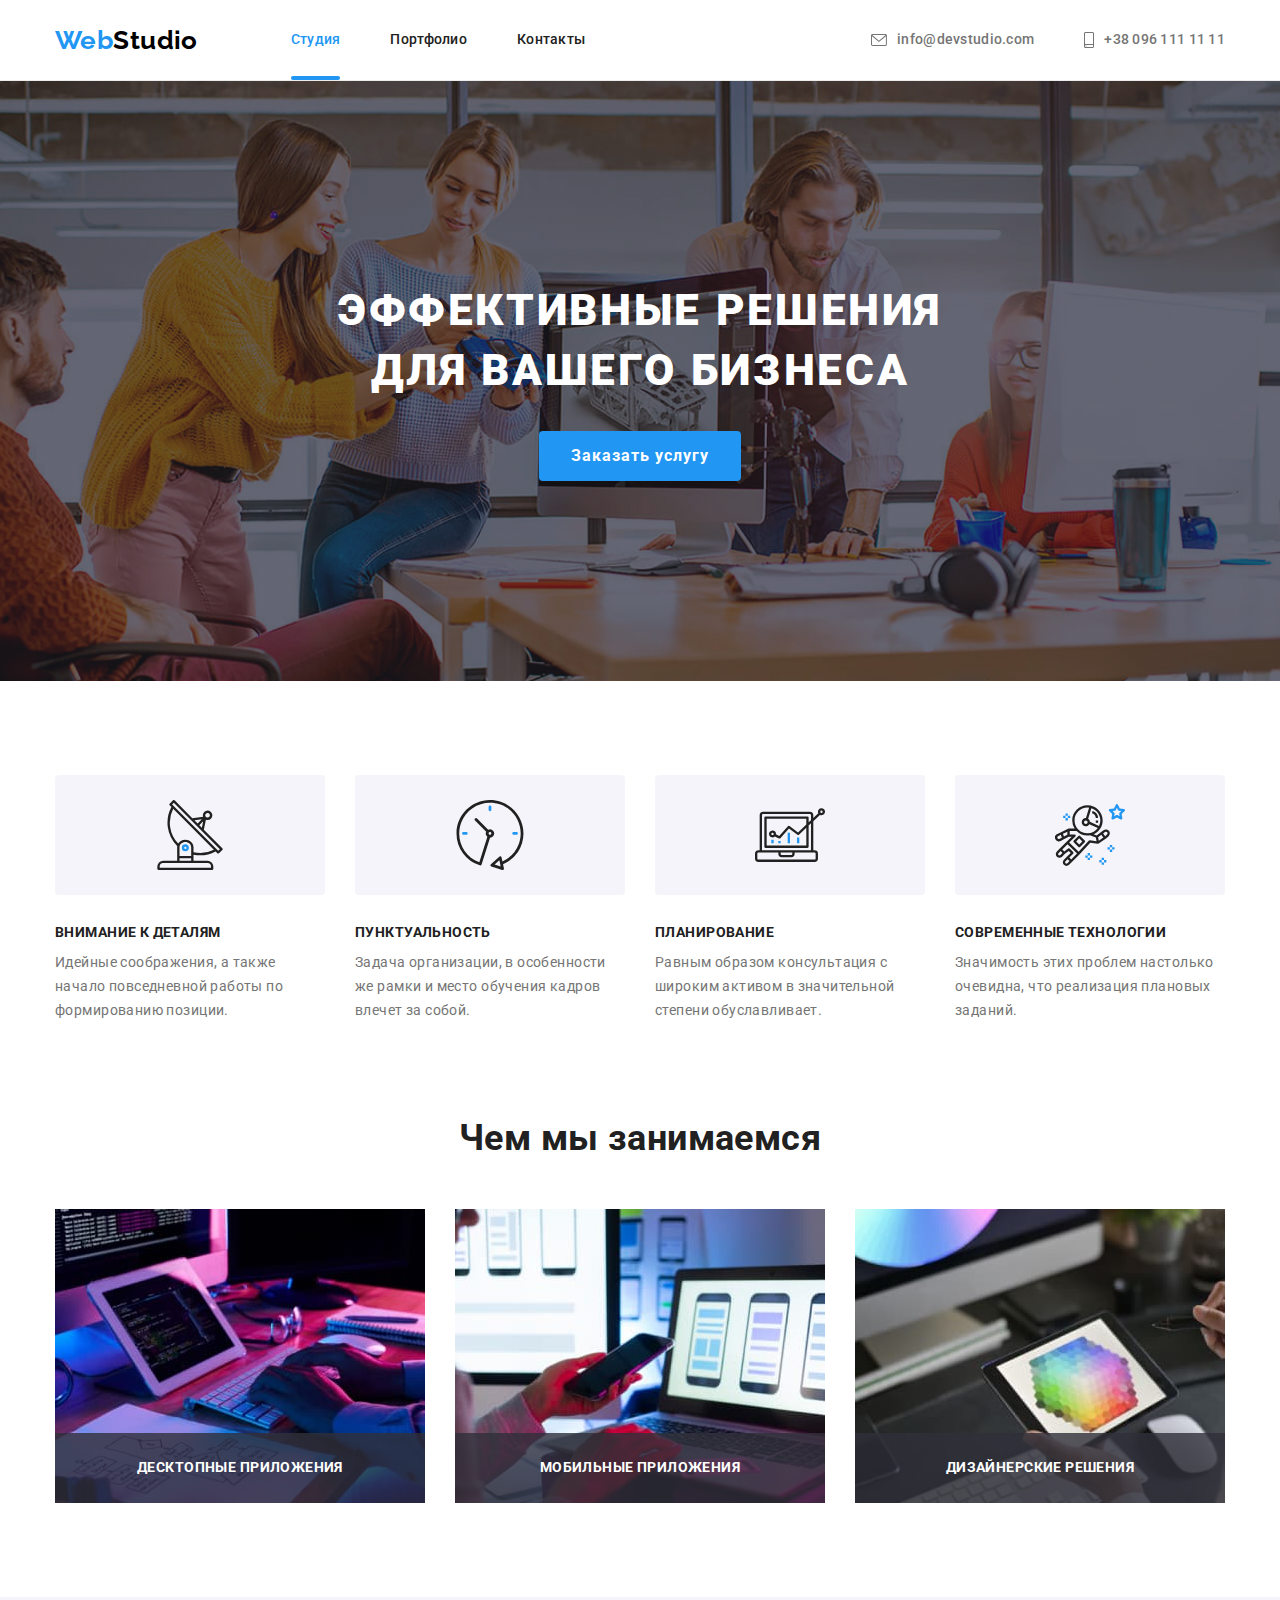
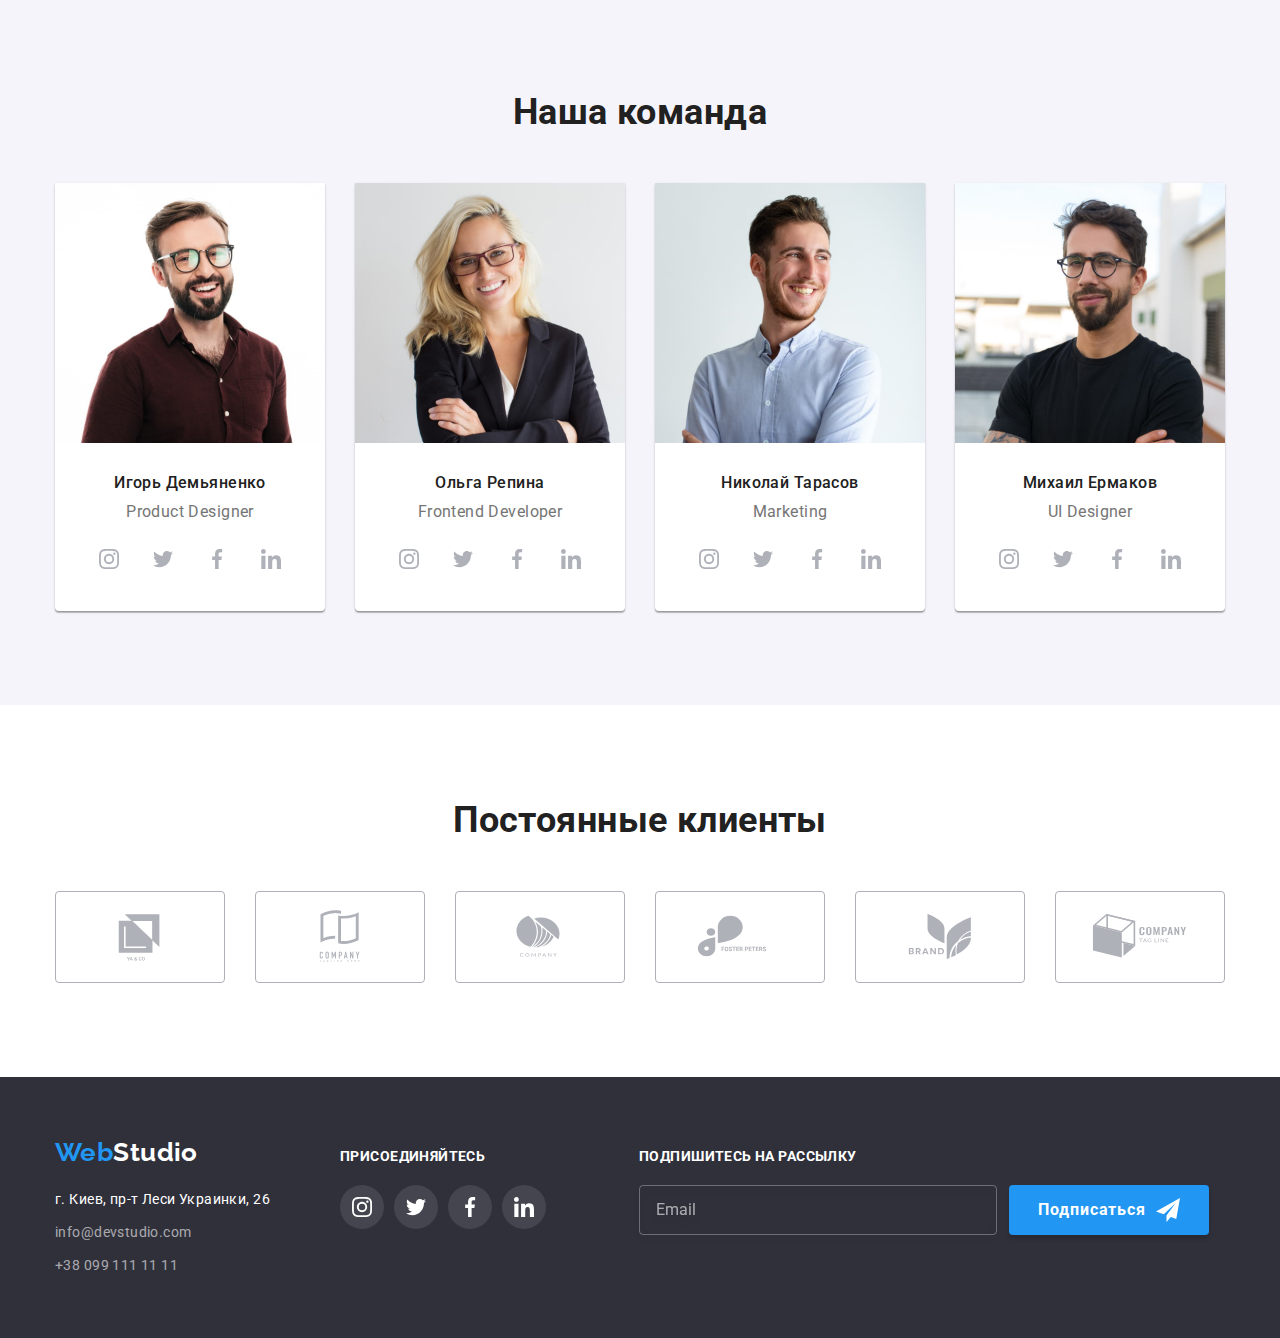
==== commit ef72a92f: "finish code" ====
--- a/index.html
+++ b/index.html
@@ -82,67 +82,88 @@
             Заказать услугу
           </button>
           <!-- Модальне вікно -->
-          <div class="backdrop" data-modal>
+          <div class="backdrop is-hidden" data-modal>
             <div class="modal">
               <button class="modal-close-btn" type="button" data-modal-close>
                 <svg width="18" height="18">
                   <use href="./images/icons.svg#icon-close"></use>
                 </svg>
               </button>
-
               <strong class="modal-text"
                 >Оставьте свои данные, мы вам перезвоним</strong
               >
-              <form class="contact-form" autocomplete="on" novalidate>
+
+              <form class="contact-form" autocomplete="off" novalidate>
                 <div class="contact-form-wrapper">
                   <label class="contact-form-group">
+                    <span class="contact-form-label">Имя</span>
                     <input
                       type="text"
                       class="contact-form-input"
                       name="user-name"
-                      placeholder="Иванов Иван"
                       minlength="3"
                       required
                     />
-                    <span class="contact-form-label">Имя</span>
+                    <svg class="contact-form-icon" width="18" height="18">
+                      <use href="./images/icons.svg#icon-person"></use>
+                    </svg>
                   </label>
 
                   <label class="contact-form-group">
+                    <span class="contact-form-label">Телефон</span>
                     <input
                       type="tel"
                       class="contact-form-input"
                       name="user-phone"
-                      placeholder="+38 (099) 123-45-67"
                       required
                     />
-
-                    <span class="contact-form-label">Телефон</span>
+                    <svg class="contact-form-icon" width="18" height="18">
+                      <use href="./images/icons.svg#icon-phone"></use>
+                    </svg>
                   </label>
 
                   <label class="contact-form-group">
+                    <span class="contact-form-label">Почта</span>
                     <input
                       type="email"
                       class="contact-form-input"
                       name="user-email"
-                      placeholder="example@mail"
                       required
                     />
-                    <span class="contact-form-label">Почта</span>
+                    <svg class="contact-form-icon" width="18" height="18">
+                      <use href="./images/icons.svg#icon-email"></use>
+                    </svg>
                   </label>
 
-                  <label class="contact-form-group">
+                  <label class="contact-form-comments">
+                    <span class="contact-form-label">Комментарий</span>
                     <textarea
-                      class="contact-form-input"
                       name="user-сomment"
+                      class="contact-form-textarea"
+                      rows="5"
                       placeholder="Введите текст"
-                      rows="5"
-                      minlength="3"
-                    >
-                    </textarea>
-                    <span class="contact-form-label">Комментарий</span>
-                    <button type="submit">Отправить</button>
+                    ></textarea>
                   </label>
                 </div>
+                <label class="form-checkbox">
+                  <input
+                    type="checkbox"
+                    class="visually-hidden form-checkbox-input"
+                    name="user-agreement"
+                  />
+
+                  <svg class="form-checkbox-icon" width="16" height="15">
+                    <use href="./images/icons.svg#icon-checkbox"></use>
+                  </svg>
+
+                  <span class="form-checkbox-agreement"
+                    >Соглашаюсь с рассылкой и принимаю
+                  </span>
+                  <a href="" class="form-checkbox-agreement-link"
+                    >Условия договора</a
+                  >
+                </label>
+                <button type="submit" class="form-btn">Отправить</button>
               </form>
             </div>
           </div>
@@ -704,6 +725,26 @@
               </li>
             </ul>
           </div>
+          <div class="footer-form-group">
+            <strong class="footer-form-text">Подпишитесь на рассылку</strong>
+            <form class="footer-form">
+              <label>
+                <input
+                  type="email"
+                  name="email-subscribe"
+                  class="footer-form-email"
+                  placeholder="Email"
+                />
+              </label>
+
+              <button type="submit" class="footer-form-btn">
+                <span>Подписаться</span>
+                <svg class="features-icon" width="24" height="24">
+                  <use href="./images/icons.svg#icon-footer"></use>
+                </svg>
+              </button>
+            </form>
+          </div>
         </div>
       </div>
     </footer>
--- a/css/styles.css
+++ b/css/styles.css
@@ -346,6 +346,88 @@
 .footer-group {
   display: flex;
   align-items: baseline;
+}
+
+.footer-form-text {
+  display: inline-block;
+
+  margin-bottom: 20px;
+
+  line-height: 1.14;
+  text-transform: uppercase;
+
+  color: var(--white-txt-cl);
+}
+
+.footer-form-email {
+  width: 358px;
+  height: 50px;
+
+  padding: 15px 16px;
+
+  background-color: transparent;
+  outline: transparent;
+
+  border: 1px solid rgba(255, 255, 255, 0.3);
+  filter: drop-shadow(0px 4px 4px rgba(0, 0, 0, 0.15));
+  border-radius: 4px;
+
+  font-size: 16px;
+  line-height: 1.25;
+
+  display: flex;
+  align-items: center;
+
+  color: var(--white-txt-cl);
+
+  cursor: pointer;
+}
+
+.footer-form-email::placeholder {
+  font-size: 16px;
+  line-height: 1.25;
+
+  display: flex;
+  align-items: center;
+
+  color: rgba(255, 255, 255, 0.6);
+}
+
+.footer-form {
+  display: flex;
+  justify-content: center;
+  align-items: center;
+
+  gap: 12px;
+}
+
+.footer-form-btn {
+  display: flex;
+  justify-content: center;
+  align-items: center;
+  gap: 10px;
+
+  min-width: 200px;
+  min-height: 50px;
+
+  font-family: inherit;
+  font-weight: 700;
+  font-size: 16px;
+  line-height: 1.88;
+  letter-spacing: 0.06em;
+
+  color: var(--white-txt-cl);
+
+  border-radius: 4px;
+  box-shadow: 0px 4px 4px rgba(0, 0, 0, 0.15);
+  border: transparent;
+  background-color: var(--btn-cl);
+
+  cursor: pointer;
+}
+
+.footer-form-group {
+  margin-left: 93px;
 }
 
 /* index.html */
@@ -451,14 +533,16 @@
 
 .modal {
   position: absolute;
+  padding-top: 40px;
+  padding-bottom: 40px;
 
   top: 50%;
   left: 50%;
 
   transform: translate(-50%, -50%) scale(1);
 
-  min-width: 528px;
-  min-height: 581px;
+  width: 528px;
+  height: 581px;
 
   background-color: #ffffff;
 
@@ -485,6 +569,8 @@
   width: 30px;
   height: 30px;
 
+  fill: #000000;
+
   background-color: var(--main-bg-cl);
 
   border-radius: 50%;
@@ -492,14 +578,33 @@
   border: 1px solid rgba(0, 0, 0, 0.1);
 
   cursor: pointer;
+}
+
+.modal-close-btn:hover,
+.modal-close-btn:focus {
+  fill: var(--btn-cl);
+}
+
+.contact-form-icon {
+  position: absolute;
+  top: 11px;
+  bottom: 11px;
+  left: 12px;
+  right: 12px;
+  transform: translateY(140%);
+
+  transition: fill var(--anim);
+}
+
+.contact-form-input:focus + .contact-form-icon {
+  fill: var(--btn-cl);
 }
 
 .modal-text {
   display: block;
-
-  padding-top: 40px;
   padding-left: 40px;
   padding-right: 40px;
+
   margin-bottom: 12px;
 
   font-weight: 700;
@@ -511,47 +616,177 @@
 }
 
 .contact-form {
-  padding-left: 40px;
-  padding-right: 40px;
+  display: flex;
+  flex-direction: column;
+
+  margin-right: 40px;
+  margin-left: 40px;
+  width: 448px;
+}
+
+.contact-form-wrapper {
+  width: 100%;
+  height: 342px;
+}
+
+.text-wrapper {
+  margin-bottom: 12px;
+}
+
+.contact-form {
+  display: inline-block;
 }
 .contact-form-group {
-  display: block;
   position: relative;
 
-  margin-bottom: 10px;
-
-  width: 448px;
+  gap: 10px;
 }
 
 .contact-form-input {
   width: 100%;
   height: 40px;
   padding-right: 5px;
-  padding-left: 5px;
+  padding-left: 42px;
+  margin-top: 4px;
+  background-color: transparent;
+  outline: transparent;
 
   color: var(--secondary-txt-cl);
 
   border: 1px solid rgba(33, 33, 33, 0.2);
   border-radius: 4px;
-}
-
-.contact-form-input::placeholder {
-  font-size: 12px;
-  line-height: 14px;
+
+  transition: border-color var(--anim);
+}
+
+.contact-form-input:hover,
+.contact-form-input:focus {
+  border-color: var(--btn-cl);
+
+  cursor: pointer;
+}
+
+.contact-form-comments {
+  display: flex;
+  flex-direction: column;
+  margin-bottom: 20px;
+  margin-top: 10px;
+}
+
+.contact-form-textarea {
+  margin-top: 4px;
+
+  background-color: transparent;
+  outline: transparent;
+
+  border: 1px solid rgba(33, 33, 33, 0.2);
+  border-radius: 4px;
+
+  cursor: pointer;
+
+  transition: border-color var(--anim);
+}
+
+.contact-form-textarea {
+  display: inline-block;
+  resize: none;
+  width: 100%;
+  height: 120px;
+  padding: 12px 16px;
+}
+
+.contact-form-textarea::placeholder {
+  font-size: 14px;
+  line-height: 1.17;
   letter-spacing: 0.01em;
 
   color: rgba(117, 117, 117, 0.5);
+
+  transition: border-color var(--anim);
+}
+
+.contact-form-textarea:hover,
+.contact-form-textarea:focus {
+  border-color: var(--btn-cl);
 }
 
 .contact-form-label {
-  position: absolute;
-
-  left: 0;
-  bottom: 100%;
-
   font-size: 12px;
   line-height: 1.17;
   letter-spacing: 0.01em;
+}
+
+.form-checkbox {
+  display: flex;
+  justify-content: center;
+  align-items: center;
+  gap: 8px;
+  margin-top: 20px;
+  margin-bottom: 30px;
+}
+
+.form-checkbox-icon {
+  display: flex;
+  align-items: center;
+  justify-content: center;
+
+  fill: var(--main-bg-cl);
+  border: 2px solid #212121;
+  border-radius: 2px;
+
+  transition: fill var(--anim), background-color var(--anim), border var(--anim);
+}
+
+.form-checkbox-input:checked + .form-checkbox-icon {
+  fill: var(--main-bg-cl);
+  background-color: var(--btn-cl);
+  border: var(--btn-cl);
+}
+
+.form-checkbox-input:focus + .form-checkbox-icon {
+  fill: var(--main-bg-cl);
+  background-color: var(--btn-cl);
+  border: var(--btn-cl);
+}
+
+.form-checkbox-agreement {
+  user-select: none;
+}
+
+.form-checkbox-agreement-link {
+  text-decoration-line: underline;
+
+  color: var(--accent-txt-cl);
+}
+
+.form-btn {
+  display: block;
+  padding: 10px 55px;
+  margin-right: auto;
+  margin-left: auto;
+  min-width: 200px;
+
+  font-family: inherit;
+  font-weight: 700;
+  font-size: 16px;
+  line-height: 1.88;
+  letter-spacing: 0.06em;
+
+  color: var(--white-txt-cl);
+
+  border-radius: 4px;
+  box-shadow: 0px 4px 4px rgba(0, 0, 0, 0.15);
+  border: transparent;
+  background-color: var(--btn-cl);
+
+  cursor: pointer;
+
+  transition: background-color var(--anim);
+}
+
+.form-btn:hover,
+.form-btn:focus {
+  background-color: var(--btn-active-cl);
 }
 
 /* section features */
